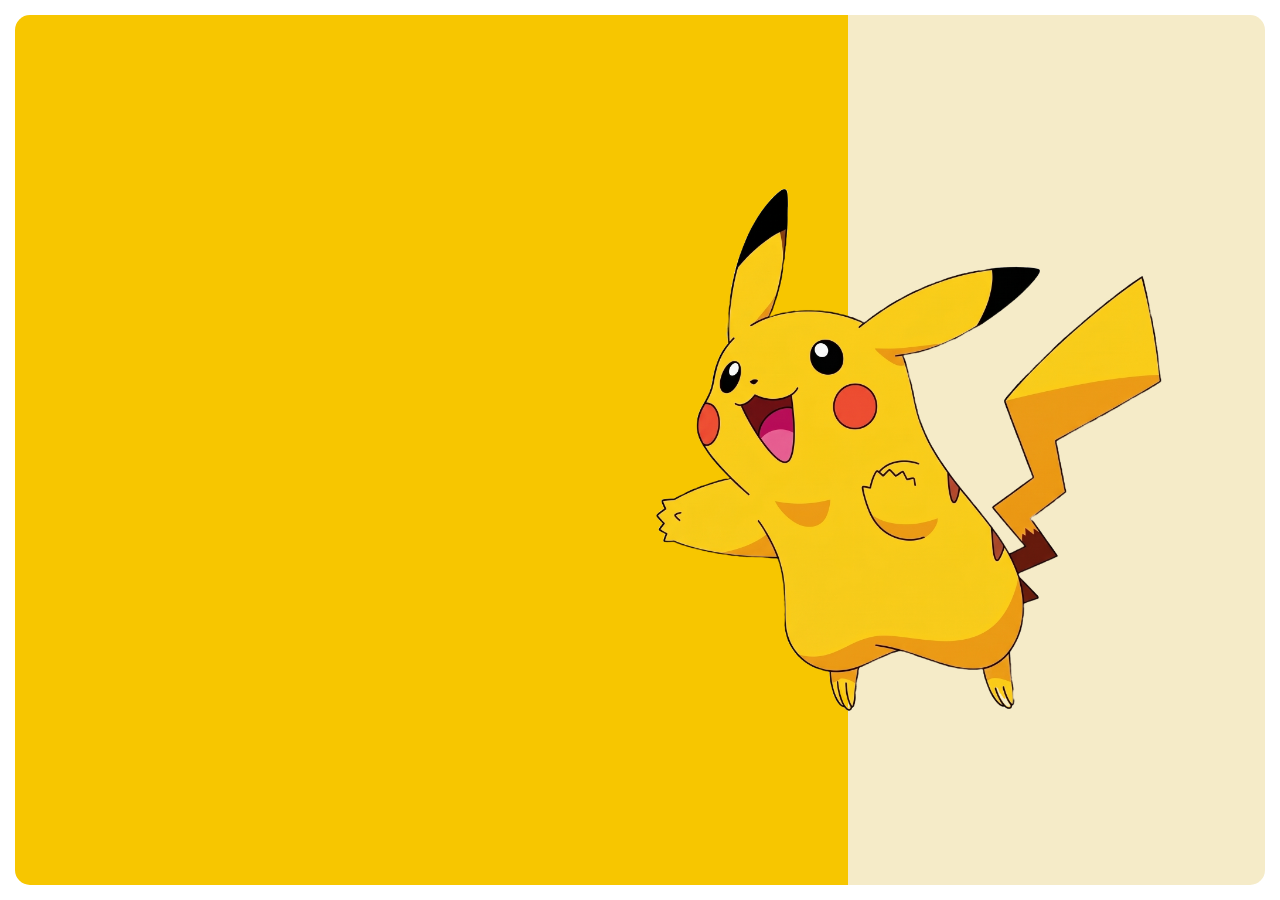
==== 01_fundamentals/landing-pages/pikachu/index.html @ 249a7f39 "init-photo set" ====
<!DOCTYPE html>
<html lang="en">
<head>
    <meta charset="UTF-8">
    <meta name="viewport" content="width=device-width, initial-scale=1.0">
    <title>Pikachu Landing Page</title>
    <link rel="stylesheet" href="style.css">
</head>
<body>
    <main class="container">
        <section class="left"></section>

        <section class="right"></section>

        
        <section class="hero">
            <img src="assets/pikachu.png" alt="pikachu">
        </section>
        
        
        
        
    </main>
</body>
</html>
---- 01_fundamentals/landing-pages/pikachu/style.css ----
* {
    margin: 0;
    padding: 0;
    box-sizing: border-box;
}

.container {
    width: 100%;
    height: 100vh;
    display: flex;
    align-items: center;
    position: relative;
    border: 15px solid white;
    overflow: hidden;
}

.left {
    flex: 2;
    height: 100%;
    background-color: #f7c600;
    border-top-left-radius: 15px;
    border-bottom-left-radius: 15px;
}

.right {
    flex: 1;
    height: 100%;
    background-color: #f5ebc8;
    border-top-right-radius: 15px;
    border-bottom-right-radius: 15px;
}

.hero {
    position: absolute;
    inset: 0;
}

.hero img {
    position: absolute;
    right: 5%;
    top: 50%;
    transform: translateY(-50%);

    width: min(600px, 55vw);
}
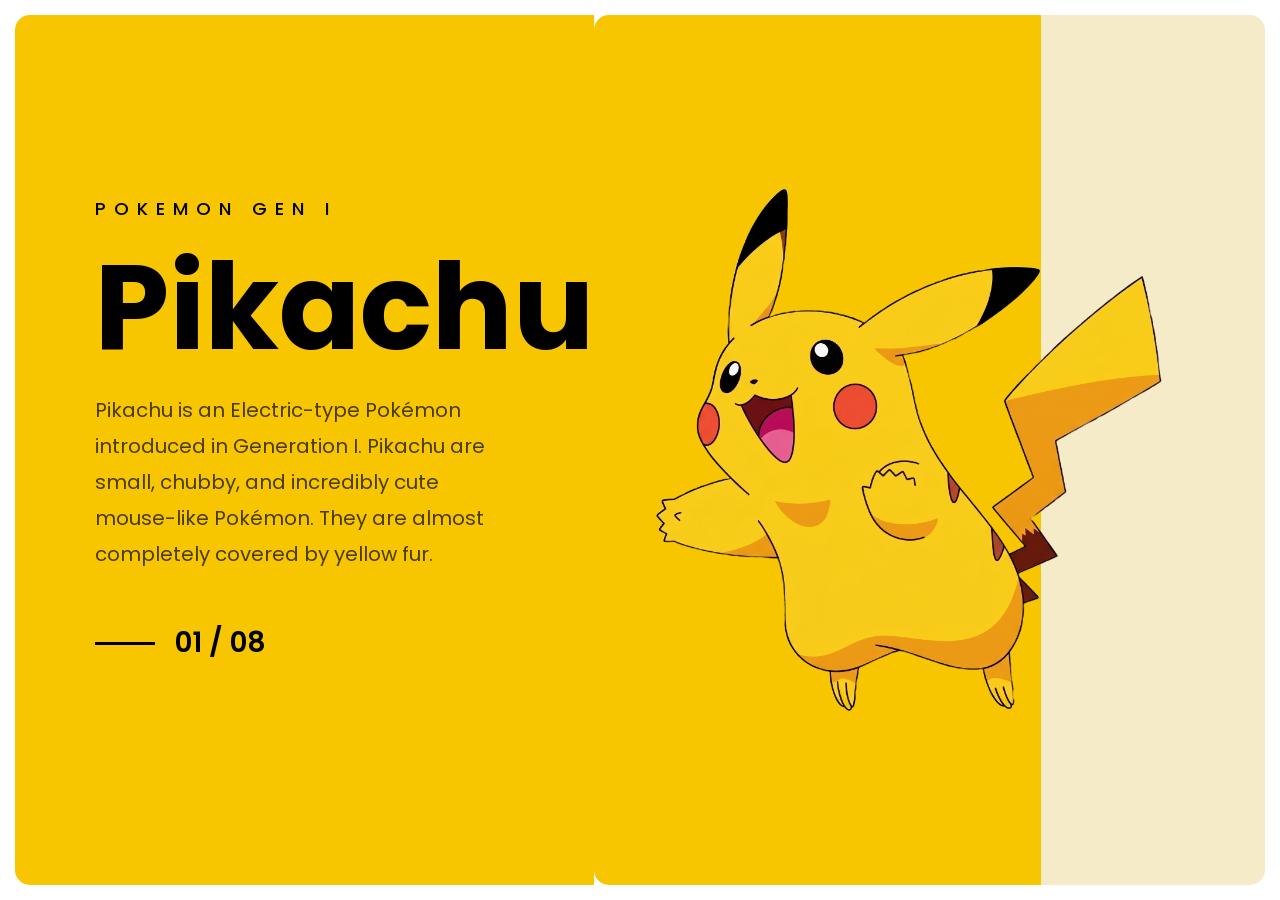
==== commit e5197f7a: "init-photo set" ====
--- a/01_fundamentals/landing-pages/pikachu/index.html
+++ b/01_fundamentals/landing-pages/pikachu/index.html
@@ -5,9 +5,38 @@
     <meta name="viewport" content="width=device-width, initial-scale=1.0">
     <title>Pikachu Landing Page</title>
     <link rel="stylesheet" href="style.css">
+    <link rel="preconnect" href="https://fonts.googleapis.com">
+<link rel="preconnect" href="https://fonts.gstatic.com" crossorigin>
+
+<link href="https://fonts.googleapis.com/css2?family=Poppins:wght@300;400;500;600;700;800&display=swap" rel="stylesheet">
 </head>
 <body>
     <main class="container">
+        <section class="left">
+
+            <div class="content">
+        
+                <p class="gen">POKEMON GEN I</p>
+        
+                <h1>Pikachu</h1>
+        
+                <p class="desc">
+                    Pikachu is an Electric-type Pokémon introduced
+                    in Generation I. Pikachu are small, chubby,
+                    and incredibly cute mouse-like Pokémon.
+                    They are almost completely covered by
+                    yellow fur.
+                </p>
+        
+                <div class="pagination">
+                    <span class="line"></span>
+                    <span>01 / 08</span>
+                </div>
+        
+            </div>
+        
+        </section>
+        
         <section class="left"></section>
 
         <section class="right"></section>
--- a/01_fundamentals/landing-pages/pikachu/style.css
+++ b/01_fundamentals/landing-pages/pikachu/style.css
@@ -7,6 +7,7 @@
 .container {
     width: 100%;
     height: 100vh;
+
     display: flex;
     align-items: center;
     position: relative;
@@ -18,7 +19,7 @@
     flex: 2;
     height: 100%;
     background-color: #f7c600;
-    border-top-left-radius: 15px;
+    border-top-left-radius: 15px;   
     border-bottom-left-radius: 15px;
 }
 
@@ -29,10 +30,66 @@
     border-top-right-radius: 15px;
     border-bottom-right-radius: 15px;
 }
-
+body {
+    font-family: 'Poppins', sans-serif;
+}
 .hero {
     position: absolute;
     inset: 0;
+}
+
+
+.content {
+    margin-left: 80px;
+    margin-top: 180px;
+}
+
+
+.gen {
+    font-size: 18px;
+    letter-spacing: 8px;
+    font-weight: 500;
+    margin-bottom: 25px;
+}
+
+
+h1 {
+    font-size: 120px;
+    line-height: 1;
+    font-weight: 700;
+    margin-bottom: 25px;
+}
+
+
+
+/* /* description */
+
+.desc {
+    width: 420px;
+    font-size: 20px;
+    line-height: 1.8;
+    color: rgba(0,0,0,0.7);
+}
+
+
+
+.pagination {
+    display: flex;
+    align-items: center;
+    gap: 20px;
+
+    margin-top: 50px;
+
+    font-size: 28px;
+    font-weight: 600;
+}
+
+
+
+.line {
+    width: 60px;
+    height: 3px;
+    background: black;
 }
 
 .hero img {
